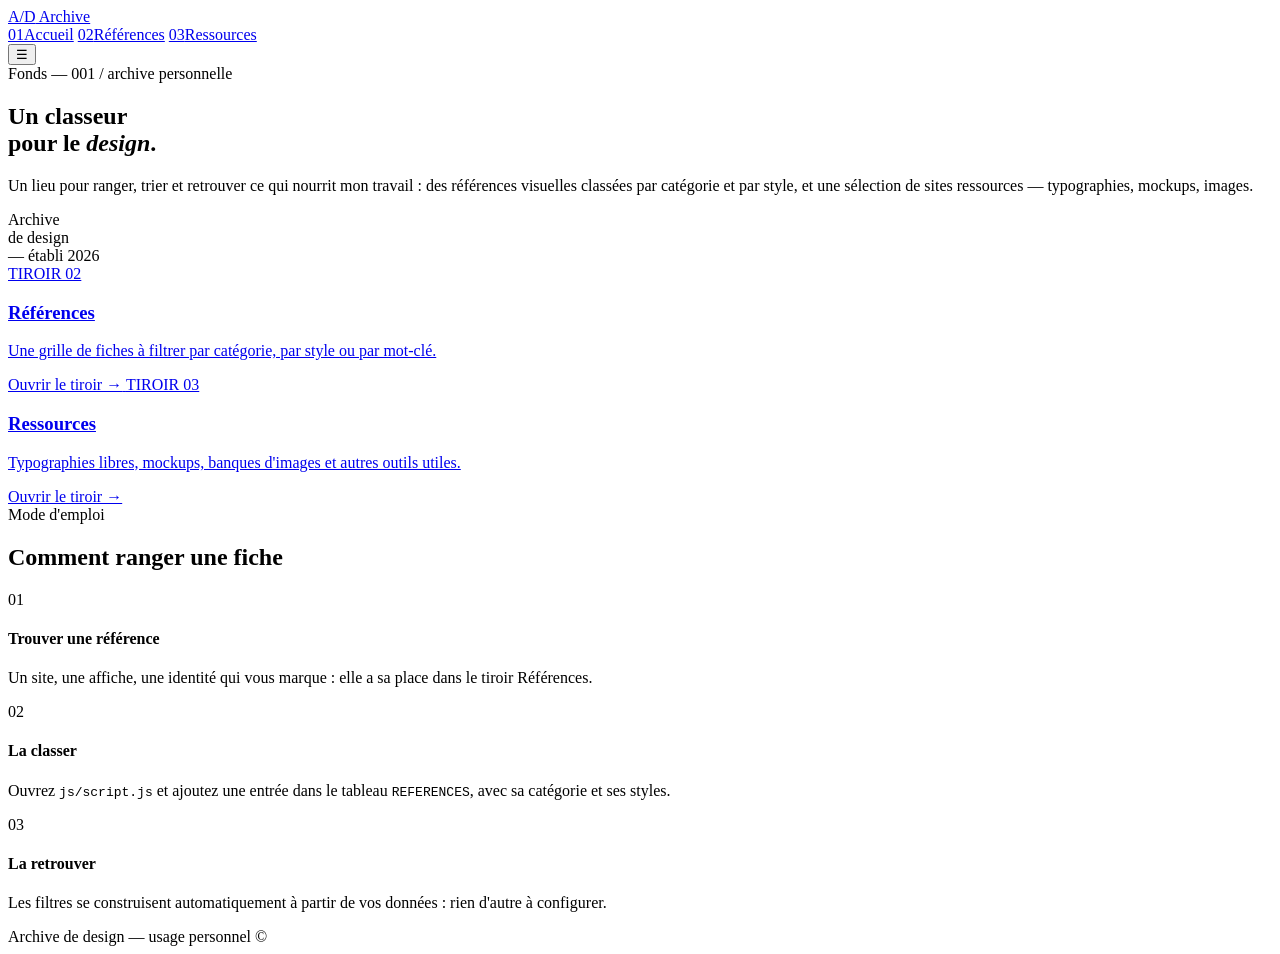
==== index.html @ 5e1b6619 "Add files via upload" ====
<!DOCTYPE html>
<html lang="fr">
<head>
<meta charset="UTF-8">
<meta name="viewport" content="width=device-width, initial-scale=1.0">
<title>Archive — ressources & références de design</title>
<link rel="stylesheet" href="css/style.css">
</head>
<body>

<header class="site-header">
  <div class="wrap">
    <a href="index.html" class="brand">
      <span class="brand-mark">A/D</span>
      Archive
    </a>
    <nav class="main-nav" id="main-nav">
      <a href="index.html" class="active"><span class="idx">01</span>Accueil</a>
      <a href="references.html"><span class="idx">02</span>Références</a>
      <a href="ressources.html"><span class="idx">03</span>Ressources</a>
    </nav>
    <button class="nav-toggle" aria-label="Ouvrir la navigation" aria-expanded="false">☰</button>
  </div>
</header>

<main>
  <section class="hero">
    <div class="wrap hero-grid">
      <div>
        <span class="eyebrow">Fonds — 001 / archive personnelle</span>
        <h1>Un classeur<br>pour le <em>design</em>.</h1>
        <p>Un lieu pour ranger, trier et retrouver ce qui nourrit mon travail : des références visuelles classées par catégorie et par style, et une sélection de sites ressources — typographies, mockups, images.</p>
      </div>
      <div class="stamp">
        <div class="stamp-inner">Archive<br>de design<br>— établi 2026</div>
      </div>
    </div>
  </section>

  <section class="wrap">
    <div class="drawers">
      <a href="references.html" class="drawer">
        <span class="idx-line">TIROIR 02</span>
        <h3>Références</h3>
        <p>Une grille de fiches à filtrer par catégorie, par style ou par mot-clé.</p>
        <span class="go">Ouvrir le tiroir →</span>
      </a>
      <a href="ressources.html" class="drawer">
        <span class="idx-line">TIROIR 03</span>
        <h3>Ressources</h3>
        <p>Typographies libres, mockups, banques d'images et autres outils utiles.</p>
        <span class="go">Ouvrir le tiroir →</span>
      </a>
    </div>
  </section>

  <section class="wrap about">
    <div>
      <span class="eyebrow">Mode d'emploi</span>
      <h2>Comment ranger une fiche</h2>
    </div>
    <div class="about-list">
      <div class="about-item">
        <span class="n">01</span>
        <div>
          <h4>Trouver une référence</h4>
          <p>Un site, une affiche, une identité qui vous marque : elle a sa place dans le tiroir Références.</p>
        </div>
      </div>
      <div class="about-item">
        <span class="n">02</span>
        <div>
          <h4>La classer</h4>
          <p>Ouvrez <code>js/script.js</code> et ajoutez une entrée dans le tableau <code>REFERENCES</code>, avec sa catégorie et ses styles.</p>
        </div>
      </div>
      <div class="about-item">
        <span class="n">03</span>
        <div>
          <h4>La retrouver</h4>
          <p>Les filtres se construisent automatiquement à partir de vos données : rien d'autre à configurer.</p>
        </div>
      </div>
    </div>
  </section>
</main>

<footer class="site-footer">
  <div class="wrap">
    <span>Archive de design — usage personnel</span>
    <span>© <span data-year></span></span>
  </div>
</footer>

<script src="js/script.js"></script>
</body>
</html>
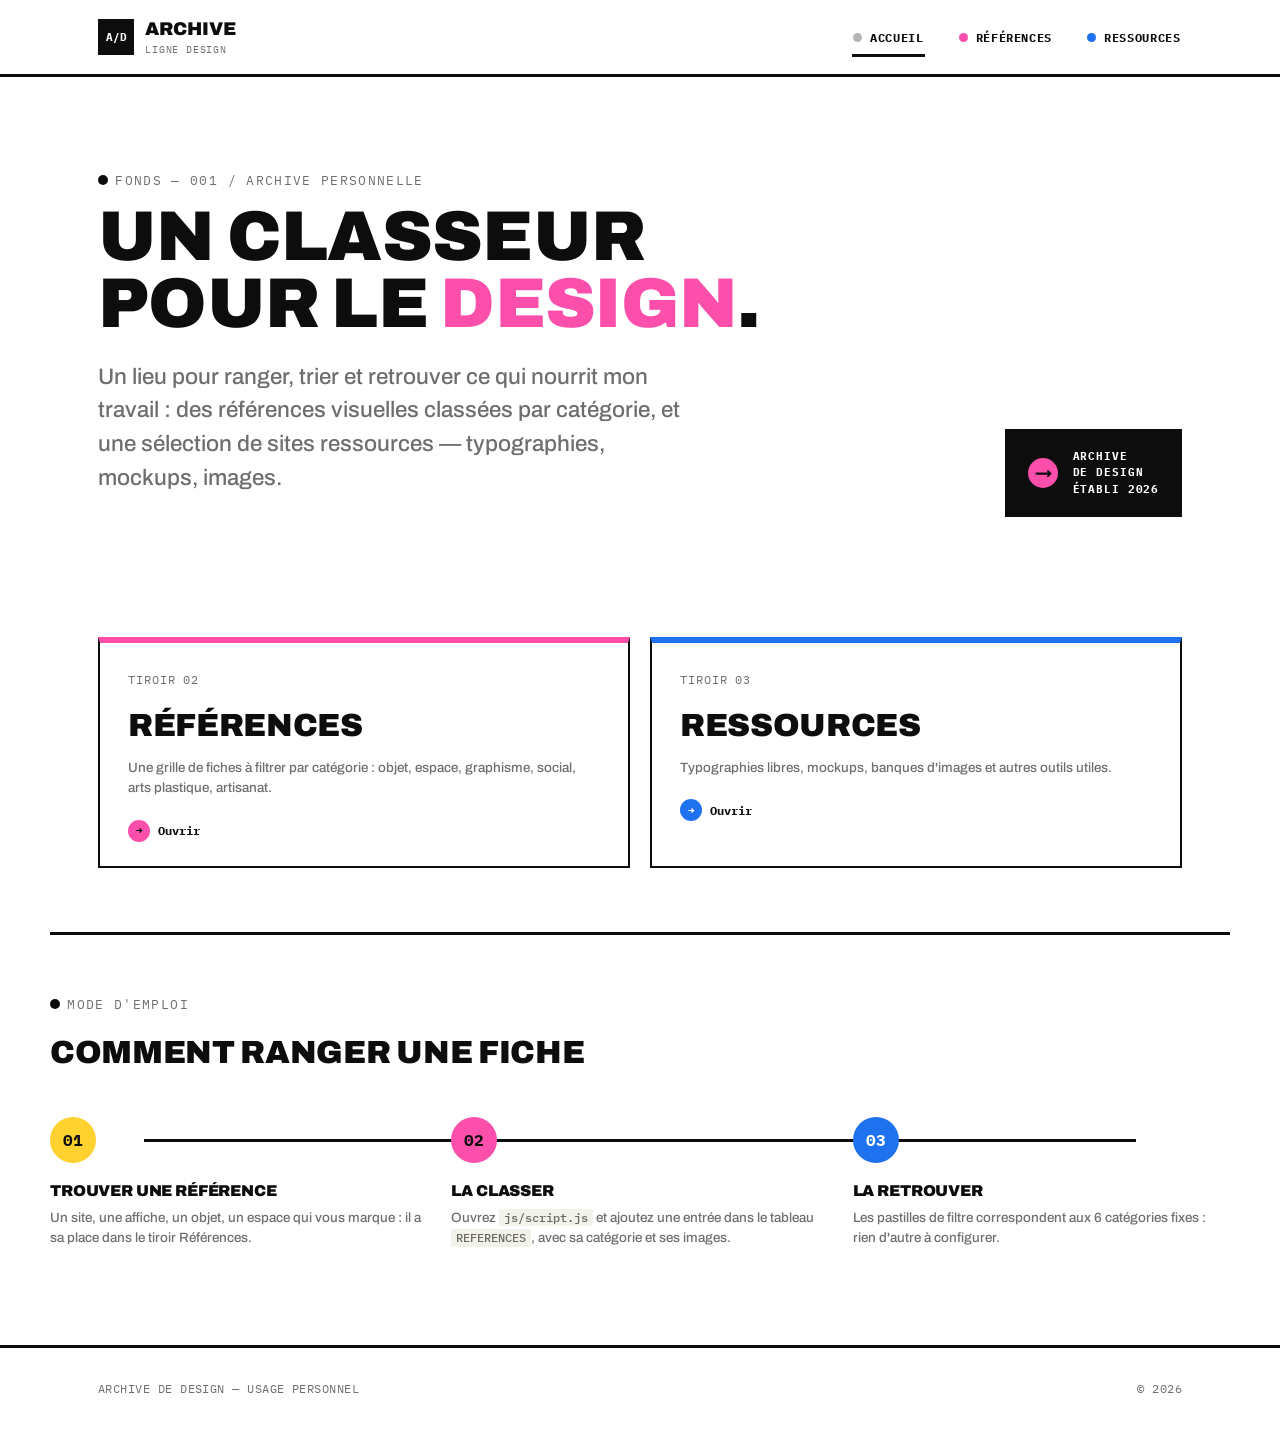
==== commit 0a1a1f20: "Add files via upload" ====
--- a/index.html
+++ b/index.html
@@ -12,12 +12,12 @@
   <div class="wrap">
     <a href="index.html" class="brand">
       <span class="brand-mark">A/D</span>
-      Archive
+      <span>Archive<span class="brand-sub">Ligne Design</span></span>
     </a>
     <nav class="main-nav" id="main-nav">
-      <a href="index.html" class="active"><span class="idx">01</span>Accueil</a>
-      <a href="references.html"><span class="idx">02</span>Références</a>
-      <a href="ressources.html"><span class="idx">03</span>Ressources</a>
+      <a href="index.html" class="active"><span class="dot"></span>Accueil</a>
+      <a href="references.html" data-line="ref"><span class="dot"></span>Références</a>
+      <a href="ressources.html" data-line="res"><span class="dot"></span>Ressources</a>
     </nav>
     <button class="nav-toggle" aria-label="Ouvrir la navigation" aria-expanded="false">☰</button>
   </div>
@@ -28,57 +28,56 @@
     <div class="wrap hero-grid">
       <div>
         <span class="eyebrow">Fonds — 001 / archive personnelle</span>
-        <h1>Un classeur<br>pour le <em>design</em>.</h1>
-        <p>Un lieu pour ranger, trier et retrouver ce qui nourrit mon travail : des références visuelles classées par catégorie et par style, et une sélection de sites ressources — typographies, mockups, images.</p>
+        <h1>Un classeur<br>pour le <span>design</span>.</h1>
+        <p>Un lieu pour ranger, trier et retrouver ce qui nourrit mon travail : des références visuelles classées par catégorie, et une sélection de sites ressources — typographies, mockups, images.</p>
       </div>
-      <div class="stamp">
-        <div class="stamp-inner">Archive<br>de design<br>— établi 2026</div>
+      <div class="sign-plate">
+        <span class="arrow">&rarr;</span>
+        <strong>Archive<br>de design<br>établi 2026</strong>
       </div>
     </div>
   </section>
 
   <section class="wrap">
-    <div class="drawers">
-      <a href="references.html" class="drawer">
-        <span class="idx-line">TIROIR 02</span>
+    <div class="tiles-main">
+      <a href="references.html" class="tile-main" data-line="ref">
+        <span class="idx-line">Tiroir 02</span>
         <h3>Références</h3>
-        <p>Une grille de fiches à filtrer par catégorie, par style ou par mot-clé.</p>
-        <span class="go">Ouvrir le tiroir →</span>
+        <p>Une grille de fiches à filtrer par catégorie : objet, espace, graphisme, social, arts plastique, artisanat.</p>
+        <span class="go"><span class="roundel">&rarr;</span> Ouvrir</span>
       </a>
-      <a href="ressources.html" class="drawer">
-        <span class="idx-line">TIROIR 03</span>
+      <a href="ressources.html" class="tile-main" data-line="res">
+        <span class="idx-line">Tiroir 03</span>
         <h3>Ressources</h3>
         <p>Typographies libres, mockups, banques d'images et autres outils utiles.</p>
-        <span class="go">Ouvrir le tiroir →</span>
+        <span class="go"><span class="roundel">&rarr;</span> Ouvrir</span>
       </a>
     </div>
   </section>
 
   <section class="wrap about">
-    <div>
-      <span class="eyebrow">Mode d'emploi</span>
-      <h2>Comment ranger une fiche</h2>
-    </div>
-    <div class="about-list">
-      <div class="about-item">
-        <span class="n">01</span>
+    <span class="eyebrow">Mode d'emploi</span>
+    <h2>Comment ranger une fiche</h2>
+    <div class="line-diagram">
+      <div class="stop">
+        <span class="roundel">01</span>
         <div>
           <h4>Trouver une référence</h4>
-          <p>Un site, une affiche, une identité qui vous marque : elle a sa place dans le tiroir Références.</p>
+          <p>Un site, une affiche, un objet, un espace qui vous marque : il a sa place dans le tiroir Références.</p>
         </div>
       </div>
-      <div class="about-item">
-        <span class="n">02</span>
+      <div class="stop">
+        <span class="roundel">02</span>
         <div>
           <h4>La classer</h4>
-          <p>Ouvrez <code>js/script.js</code> et ajoutez une entrée dans le tableau <code>REFERENCES</code>, avec sa catégorie et ses styles.</p>
+          <p>Ouvrez <code>js/script.js</code> et ajoutez une entrée dans le tableau <code>REFERENCES</code>, avec sa catégorie et ses images.</p>
         </div>
       </div>
-      <div class="about-item">
-        <span class="n">03</span>
+      <div class="stop">
+        <span class="roundel">03</span>
         <div>
           <h4>La retrouver</h4>
-          <p>Les filtres se construisent automatiquement à partir de vos données : rien d'autre à configurer.</p>
+          <p>Les pastilles de filtre correspondent aux 6 catégories fixes : rien d'autre à configurer.</p>
         </div>
       </div>
     </div>
--- a/css/style.css
+++ b/css/style.css
@@ -0,0 +1,680 @@
+/* ==========================================================================
+   ARCHIVE — feuille de style unique
+   Concept : signalétique de métro. Fond blanc, encre noire, pastilles de
+   ligne colorées pour coder les catégories, flèches directionnelles.
+   ========================================================================== */
+
+@import url('https://fonts.googleapis.com/css2?family=Archivo:wght@400;500;700;900&family=IBM+Plex+Mono:wght@400;500;700&display=swap');
+
+:root {
+  /* Couleurs neutres */
+  --white:     #FFFFFF;
+  --off:       #F2F1EA;
+  --ink:       #0D0D0D;
+  --ink-60:    rgba(13,13,13,0.6);
+  --ink-30:    rgba(13,13,13,0.3);
+  --ink-12:    rgba(13,13,13,0.12);
+
+  /* Pastilles / lignes — code couleur des catégories */
+  --c-objet:      #FFD230; /* OBJET */
+  --c-espace:     #1E72EF; /* ESPACE */
+  --c-graphisme:  #FC4FAC; /* GRAPHISME */
+  --c-social:     #FF6A00; /* SOCIAL */
+  --c-arts:       #58DF55; /* ARTS PLASTIQUE */
+  --c-artisanat:  #FA3C2F; /* ARTISANAT */
+
+  /* Typographie */
+  --font-display: 'Archivo', Helvetica, Arial, sans-serif;
+  --font-body: 'Archivo', Helvetica, Arial, sans-serif;
+  --font-mono: 'IBM Plex Mono', 'Courier New', monospace;
+
+  --step--1: clamp(0.78rem, 0.76rem + 0.1vw, 0.85rem);
+  --step-0:  clamp(1rem, 0.97rem + 0.15vw, 1.08rem);
+  --step-1:  clamp(1.2rem, 1.1rem + 0.5vw, 1.4rem);
+  --step-2:  clamp(1.5rem, 1.3rem + 1vw, 2rem);
+  --step-3:  clamp(2rem, 1.6rem + 2vw, 2.9rem);
+  --step-4:  clamp(2.6rem, 1.9rem + 3.5vw, 4.4rem);
+
+  --border: 2px solid var(--ink);
+  --border-thin: 1px solid var(--ink-12);
+  --ease: cubic-bezier(.22,.61,.36,1);
+}
+
+* { box-sizing: border-box; }
+html { scroll-behavior: smooth; }
+
+@media (prefers-reduced-motion: reduce) {
+  html { scroll-behavior: auto; }
+  *, *::before, *::after { animation-duration: 0.01ms !important; animation-iteration-count: 1 !important; transition-duration: 0.01ms !important; }
+}
+
+body {
+  margin: 0;
+  background: var(--white);
+  color: var(--ink);
+  font-family: var(--font-body);
+  font-size: var(--step-0);
+  line-height: 1.5;
+}
+
+img { max-width: 100%; display: block; }
+a { color: inherit; text-decoration: none; }
+button { font: inherit; }
+code { font-family: var(--font-mono); background: var(--off); padding: 0.1em 0.4em; border-radius: 2px; font-size: 0.88em; }
+
+.wrap {
+  max-width: 1180px;
+  margin: 0 auto;
+  padding: 0 clamp(1.25rem, 4vw, 3rem);
+}
+
+h1, h2, h3, h4 {
+  font-family: var(--font-display);
+  font-weight: 900;
+  margin: 0;
+  letter-spacing: -0.01em;
+  text-transform: uppercase;
+}
+
+:focus-visible { outline: 3px solid var(--ink); outline-offset: 2px; }
+
+/* Pastille ronde façon numéro de ligne */
+.roundel {
+  display: inline-flex;
+  align-items: center;
+  justify-content: center;
+  border-radius: 50%;
+  font-family: var(--font-mono);
+  font-weight: 700;
+  flex-shrink: 0;
+}
+
+.eyebrow {
+  font-family: var(--font-mono);
+  font-size: var(--step--1);
+  letter-spacing: 0.1em;
+  text-transform: uppercase;
+  color: var(--ink-60);
+  display: inline-flex;
+  align-items: center;
+  gap: 0.55em;
+}
+.eyebrow::before {
+  content: "";
+  width: 10px; height: 10px;
+  border-radius: 50%;
+  background: var(--ink);
+  display: inline-block;
+}
+
+/* Rayures de danger — motif emprunté à la signalétique d'urgence */
+.stripes {
+  background-image: repeating-linear-gradient(135deg, var(--ink) 0 10px, var(--white) 10px 20px);
+  border: var(--border);
+}
+
+/* ==========================================================================
+   HEADER / NAVIGATION
+   ========================================================================== */
+.site-header {
+  position: sticky;
+  top: 0;
+  z-index: 50;
+  background: var(--white);
+  border-bottom: 3px solid var(--ink);
+}
+.site-header .wrap {
+  display: flex;
+  align-items: center;
+  justify-content: space-between;
+  height: 74px;
+}
+.brand {
+  display: flex;
+  align-items: center;
+  gap: 0.7rem;
+  font-family: var(--font-display);
+  font-weight: 900;
+  font-size: 1.15rem;
+  text-transform: uppercase;
+  color: var(--ink);
+}
+.brand-mark {
+  width: 36px; height: 36px;
+  background: var(--ink);
+  color: var(--white);
+  display: grid;
+  place-items: center;
+  font-family: var(--font-mono);
+  font-size: 0.7rem;
+  font-weight: 700;
+}
+.brand-sub {
+  font-family: var(--font-mono);
+  font-size: 0.62rem;
+  color: var(--ink-60);
+  text-transform: uppercase;
+  letter-spacing: 0.08em;
+  display: block;
+  font-weight: 400;
+}
+.main-nav {
+  display: flex;
+  align-items: center;
+  gap: clamp(0.75rem, 2.5vw, 2.25rem);
+}
+.main-nav a {
+  font-family: var(--font-mono);
+  font-weight: 700;
+  font-size: 0.78rem;
+  letter-spacing: 0.05em;
+  text-transform: uppercase;
+  color: var(--ink);
+  padding: 0.4rem 0.1rem;
+  display: inline-flex;
+  align-items: center;
+  gap: 0.5rem;
+  position: relative;
+}
+.main-nav a .dot {
+  width: 9px; height: 9px;
+  border-radius: 50%;
+  background: var(--ink-30);
+}
+.main-nav a[data-line="ref"] .dot { background: var(--c-graphisme); }
+.main-nav a[data-line="res"] .dot { background: var(--c-espace); }
+.main-nav a.active::after {
+  content: "";
+  position: absolute;
+  left: 0; right: 0; bottom: -4px;
+  height: 3px;
+  background: var(--ink);
+}
+.main-nav a.active[data-line="ref"]::after { background: var(--c-graphisme); }
+.main-nav a.active[data-line="res"]::after { background: var(--c-espace); }
+
+.nav-toggle {
+  display: none;
+  background: var(--ink);
+  color: var(--white);
+  border: none;
+  width: 40px; height: 40px;
+  align-items: center;
+  justify-content: center;
+  font-family: var(--font-mono);
+}
+
+@media (max-width: 760px) {
+  .nav-toggle { display: flex; }
+  .main-nav {
+    position: fixed;
+    inset: 74px 0 auto 0;
+    background: var(--white);
+    border-bottom: 3px solid var(--ink);
+    flex-direction: column;
+    align-items: flex-start;
+    padding: 1.25rem clamp(1.25rem, 4vw, 3rem) 1.75rem;
+    gap: 1.1rem;
+    transform: translateY(-8px);
+    opacity: 0;
+    pointer-events: none;
+    transition: transform 0.22s var(--ease), opacity 0.22s var(--ease);
+  }
+  .main-nav.open { transform: translateY(0); opacity: 1; pointer-events: auto; }
+  .main-nav a { font-size: 0.95rem; }
+}
+
+/* ==========================================================================
+   HERO (accueil)
+   ========================================================================== */
+.hero { padding: clamp(3rem, 7vw, 6rem) 0 clamp(2.5rem, 5vw, 3.5rem); }
+.hero-grid {
+  display: grid;
+  grid-template-columns: 1.4fr 0.6fr;
+  gap: 3rem;
+  align-items: end;
+}
+.hero h1 {
+  font-size: var(--step-4);
+  line-height: 0.95;
+  margin: 0.7rem 0 1.25rem;
+}
+.hero h1 span { color: var(--c-graphisme); }
+.hero p {
+  max-width: 46ch;
+  color: var(--ink-60);
+  font-size: var(--step-1);
+  font-weight: 500;
+  text-transform: none;
+}
+
+/* Plaque signalétique façon panneau de sortie */
+.sign-plate {
+  justify-self: end;
+  background: var(--ink);
+  color: var(--white);
+  border: var(--border);
+  padding: 1.1rem 1.3rem;
+  display: flex;
+  align-items: center;
+  gap: 0.9rem;
+  min-width: 168px;
+}
+.sign-plate .arrow {
+  width: 30px; height: 30px;
+  border-radius: 50%;
+  background: var(--c-graphisme);
+  color: var(--ink);
+  display: grid;
+  place-items: center;
+  font-weight: 900;
+  flex-shrink: 0;
+}
+.sign-plate strong {
+  display: block;
+  font-family: var(--font-mono);
+  font-size: 0.68rem;
+  text-transform: uppercase;
+  letter-spacing: 0.08em;
+  line-height: 1.5;
+}
+
+@media (max-width: 760px) {
+  .hero-grid { grid-template-columns: 1fr; }
+  .sign-plate { justify-self: start; margin-top: 1.5rem; }
+}
+
+/* ---------- Tuiles de navigation principales ---------- */
+.tiles-main {
+  display: grid;
+  grid-template-columns: repeat(2, 1fr);
+  gap: 1.25rem;
+  margin: clamp(2.5rem, 5vw, 4rem) 0;
+}
+.tile-main {
+  display: block;
+  background: var(--white);
+  border: var(--border);
+  border-top-width: 6px;
+  padding: 1.75rem 1.75rem 1.5rem;
+  transition: transform 0.22s var(--ease);
+}
+.tile-main[data-line="ref"] { border-top-color: var(--c-graphisme); }
+.tile-main[data-line="res"] { border-top-color: var(--c-espace); }
+.tile-main:hover, .tile-main:focus-visible { transform: translateY(-4px); }
+.tile-main .idx-line {
+  font-family: var(--font-mono);
+  font-size: 0.72rem;
+  color: var(--ink-60);
+  letter-spacing: 0.08em;
+  margin-bottom: 0.9rem;
+  display: block;
+  text-transform: uppercase;
+}
+.tile-main h3 { font-size: var(--step-2); margin-bottom: 0.5rem; }
+.tile-main p {
+  color: var(--ink-60);
+  font-size: var(--step--1);
+  margin: 0 0 1.1rem;
+  font-weight: 500;
+  text-transform: none;
+}
+.tile-main .go {
+  font-family: var(--font-mono);
+  font-size: 0.78rem;
+  font-weight: 700;
+  display: inline-flex;
+  align-items: center;
+  gap: 0.5rem;
+}
+.tile-main .go .roundel { width: 22px; height: 22px; background: var(--ink); color: var(--white); font-size: 0.7rem; }
+.tile-main[data-line="ref"] .go .roundel { background: var(--c-graphisme); color: var(--ink); }
+.tile-main[data-line="res"] .go .roundel { background: var(--c-espace); color: var(--white); }
+
+@media (max-width: 640px) { .tiles-main { grid-template-columns: 1fr; } }
+
+/* ---------- Ligne d'étapes "Comment ranger une fiche" ---------- */
+.about { padding: clamp(2rem, 5vw, 3.5rem) 0 clamp(4rem, 8vw, 6rem); border-top: 3px solid var(--ink); }
+.about h2 { font-size: var(--step-2); margin: 0.75rem 0 2.5rem; }
+.line-diagram {
+  display: grid;
+  grid-template-columns: repeat(3, 1fr);
+  gap: 1.5rem;
+  position: relative;
+}
+.line-diagram::before {
+  content: "";
+  position: absolute;
+  top: 22px;
+  left: 8%;
+  right: 8%;
+  height: 3px;
+  background: var(--ink);
+  z-index: 0;
+}
+.stop {
+  position: relative;
+  z-index: 1;
+  display: flex;
+  flex-direction: column;
+  align-items: flex-start;
+  gap: 1rem;
+}
+.stop .roundel {
+  width: 46px; height: 46px;
+  background: var(--white);
+  border: 3px solid var(--ink);
+  font-size: 1rem;
+  color: var(--ink);
+}
+.stop:nth-child(1) .roundel { border-color: var(--c-objet); background: var(--c-objet); }
+.stop:nth-child(2) .roundel { border-color: var(--c-graphisme); background: var(--c-graphisme); }
+.stop:nth-child(3) .roundel { border-color: var(--c-espace); background: var(--c-espace); color: var(--white); }
+.stop h4 { font-size: 0.98rem; text-transform: uppercase; margin-bottom: 0.35rem; }
+.stop p { margin: 0; color: var(--ink-60); font-size: var(--step--1); font-weight: 500; text-transform: none; }
+
+@media (max-width: 700px) {
+  .line-diagram { grid-template-columns: 1fr; }
+  .line-diagram::before { display: none; }
+}
+
+/* ==========================================================================
+   EN-TÊTE DE PAGE INTÉRIEURE
+   ========================================================================== */
+.page-head { padding: clamp(2.25rem, 5vw, 3.75rem) 0 clamp(1.75rem, 4vw, 2.25rem); }
+.page-head h1 { font-size: var(--step-3); margin: 0.6rem 0 0.9rem; }
+.page-head p { color: var(--ink-60); max-width: 60ch; font-size: var(--step-0); font-weight: 500; text-transform: none; }
+.breadcrumb {
+  font-family: var(--font-mono);
+  font-size: 0.75rem;
+  color: var(--ink-60);
+  margin-bottom: 1.5rem;
+  display: flex;
+  gap: 0.5rem;
+  align-items: center;
+  text-transform: uppercase;
+  letter-spacing: 0.04em;
+}
+.breadcrumb a { color: var(--ink); border-bottom: 1px solid var(--ink); }
+
+/* ==========================================================================
+   FILTRES (page Références)
+   ========================================================================== */
+.filter-panel { border-top: 3px solid var(--ink); border-bottom: var(--border-thin); padding: 1.5rem 0; margin-bottom: 2.25rem; }
+.filter-row { display: block; }
+.filter-row + .filter-row { margin-top: 1.1rem; }
+.filter-label {
+  font-family: var(--font-mono);
+  font-size: 0.7rem;
+  letter-spacing: 0.1em;
+  text-transform: uppercase;
+  color: var(--ink-60);
+  width: 100%;
+  margin-bottom: 0.6rem;
+  display: block;
+}
+.chip-group { display: flex; flex-wrap: wrap; gap: 0.6rem; align-items: center; }
+
+.chip {
+  font-family: var(--font-mono);
+  font-size: 0.75rem;
+  font-weight: 700;
+  letter-spacing: 0.02em;
+  text-transform: uppercase;
+  padding: 0.5rem 0.9rem 0.5rem 0.7rem;
+  border: 2px solid var(--ink);
+  border-radius: 999px;
+  background: var(--white);
+  color: var(--ink);
+  cursor: pointer;
+  display: inline-flex;
+  align-items: center;
+  gap: 0.5rem;
+  transition: all 0.15s var(--ease);
+}
+.chip .dot { width: 10px; height: 10px; border-radius: 50%; background: var(--chip-color, var(--ink)); flex-shrink: 0; }
+.chip:hover { background: var(--off); }
+.chip.active { background: var(--chip-color, var(--ink)); border-color: var(--chip-color, var(--ink)); color: var(--ink); }
+.chip.active .dot { background: var(--ink); }
+
+.search-input {
+  width: 100%;
+  max-width: 420px;
+  background: var(--white);
+  border: none;
+  border-bottom: 2px solid var(--ink);
+  color: var(--ink);
+  font-family: var(--font-body);
+  font-size: 0.95rem;
+  padding: 0.5rem 0.1rem;
+}
+.search-input:focus { outline: none; border-bottom-color: var(--c-graphisme); }
+
+.result-count {
+  font-family: var(--font-mono);
+  font-size: 0.75rem;
+  color: var(--ink-60);
+  margin-bottom: 1.25rem;
+  text-transform: uppercase;
+  letter-spacing: 0.04em;
+}
+.result-count strong { color: var(--ink); }
+
+/* ==========================================================================
+   GRILLE DE FICHES
+   ========================================================================== */
+.card-grid {
+  display: grid;
+  grid-template-columns: repeat(auto-fill, minmax(280px, 1fr));
+  gap: 1.75rem;
+  padding-bottom: 4rem;
+}
+
+.ref-card {
+  background: var(--white);
+  border: var(--border);
+  display: flex;
+  flex-direction: column;
+}
+
+/* --- Carrousel --- */
+.carousel {
+  position: relative;
+  aspect-ratio: 4 / 3;
+  overflow: hidden;
+  background: var(--off);
+  border-bottom: var(--border);
+}
+.carousel-track {
+  display: flex;
+  height: 100%;
+  transition: transform 0.35s var(--ease);
+}
+.carousel-slide {
+  flex: 0 0 100%;
+  height: 100%;
+  position: relative;
+}
+.carousel-slide img { width: 100%; height: 100%; object-fit: cover; }
+.carousel-slide.placeholder {
+  background-image: repeating-linear-gradient(135deg, var(--ink-12) 0 10px, transparent 10px 20px);
+}
+.carousel-cat {
+  position: absolute;
+  top: 10px; left: 10px;
+  font-family: var(--font-mono);
+  font-size: 0.66rem;
+  font-weight: 700;
+  text-transform: uppercase;
+  letter-spacing: 0.04em;
+  background: var(--cat-color, var(--ink));
+  color: var(--ink);
+  padding: 0.3rem 0.6rem;
+  z-index: 2;
+}
+.carousel-code {
+  position: absolute;
+  top: 10px; right: 10px;
+  font-family: var(--font-mono);
+  font-size: 0.66rem;
+  background: var(--white);
+  border: 1.5px solid var(--ink);
+  padding: 0.25rem 0.5rem;
+  z-index: 2;
+}
+.carousel-nav {
+  position: absolute;
+  bottom: 8px; left: 0; right: 0;
+  display: flex;
+  justify-content: center;
+  gap: 0.4rem;
+  z-index: 2;
+}
+.carousel-dot {
+  width: 7px; height: 7px;
+  border-radius: 50%;
+  background: rgba(13,13,13,0.3);
+  border: none;
+  padding: 0;
+  cursor: pointer;
+}
+.carousel-dot.active { background: var(--ink); }
+.carousel-arrow {
+  position: absolute;
+  top: 50%;
+  transform: translateY(-50%);
+  width: 30px; height: 30px;
+  border-radius: 50%;
+  background: var(--white);
+  border: 2px solid var(--ink);
+  display: grid;
+  place-items: center;
+  font-family: var(--font-mono);
+  font-weight: 700;
+  cursor: pointer;
+  z-index: 2;
+}
+.carousel-arrow.prev { left: 8px; }
+.carousel-arrow.next { right: 8px; }
+.carousel-arrow:hover { background: var(--ink); color: var(--white); }
+
+.ref-body { padding: 1.1rem 1.25rem 1.35rem; display: flex; flex-direction: column; gap: 0.6rem; flex: 1; }
+.ref-body h3 { font-size: 1.02rem; text-transform: none; font-weight: 700; }
+.ref-body p { margin: 0; font-size: 0.85rem; color: var(--ink-60); font-weight: 500; }
+.ref-link {
+  margin-top: auto;
+  padding-top: 0.8rem;
+  border-top: 1.5px solid var(--ink-12);
+  font-family: var(--font-mono);
+  font-size: 0.76rem;
+  font-weight: 700;
+  color: var(--ink);
+  display: inline-flex;
+  align-items: center;
+  gap: 0.5rem;
+  text-transform: uppercase;
+}
+.ref-link .roundel { width: 20px; height: 20px; background: var(--ink); color: var(--white); font-size: 0.66rem; }
+.ref-link:hover .roundel { background: var(--c-graphisme); color: var(--ink); }
+
+.empty-state {
+  border: var(--border);
+  background-image: repeating-linear-gradient(135deg, var(--ink-12) 0 10px, transparent 10px 20px);
+  padding: 3rem 2rem;
+  text-align: center;
+  font-family: var(--font-mono);
+  font-size: 0.85rem;
+  text-transform: uppercase;
+  letter-spacing: 0.03em;
+}
+
+/* ==========================================================================
+   RESSOURCES — hub
+   ========================================================================== */
+.tile-grid { display: grid; grid-template-columns: repeat(auto-fit, minmax(240px, 1fr)); gap: 1.5rem; padding-bottom: 4rem; }
+.tile {
+  background: var(--white);
+  border: var(--border);
+  border-top-width: 6px;
+  border-top-color: var(--tile-color, var(--ink));
+  padding: 1.75rem 1.5rem;
+  display: flex;
+  flex-direction: column;
+  gap: 0.9rem;
+  transition: transform 0.22s var(--ease);
+}
+.tile:hover, .tile:focus-visible { transform: translateY(-4px); }
+.tile-icon {
+  width: 44px; height: 44px;
+  border-radius: 50%;
+  background: var(--tile-color, var(--ink));
+  display: grid;
+  place-items: center;
+  font-family: var(--font-mono);
+  font-weight: 700;
+  font-size: 1.1rem;
+  color: var(--ink);
+}
+.tile h3 { font-size: 1.15rem; }
+.tile p { margin: 0; color: var(--ink-60); font-size: 0.85rem; flex: 1; font-weight: 500; text-transform: none; }
+.tile .count { font-family: var(--font-mono); font-size: 0.7rem; text-transform: uppercase; color: var(--ink-60); }
+
+/* ==========================================================================
+   RESSOURCES — sous-page (liste)
+   ========================================================================== */
+.res-list { display: flex; flex-direction: column; padding-bottom: 4rem; border-top: var(--border-thin); }
+.res-card {
+  border-bottom: var(--border-thin);
+  padding: 1.1rem 0;
+  display: grid;
+  grid-template-columns: auto 1fr auto;
+  gap: 1.2rem;
+  align-items: center;
+}
+.res-num {
+  font-family: var(--font-mono);
+  font-weight: 700;
+  font-size: 0.85rem;
+  width: 34px; height: 34px;
+  border-radius: 50%;
+  background: var(--page-color, var(--ink));
+  display: grid;
+  place-items: center;
+  color: var(--ink);
+}
+.res-main h3 { font-size: 1rem; text-transform: none; font-weight: 700; margin-bottom: 0.2rem; }
+.res-main p { margin: 0; font-size: 0.83rem; color: var(--ink-60); font-weight: 500; }
+.res-main .domain { font-family: var(--font-mono); font-size: 0.68rem; color: var(--ink-60); margin-left: 0.5rem; text-transform: none; font-weight: 400; }
+.res-visit {
+  font-family: var(--font-mono);
+  font-size: 0.72rem;
+  font-weight: 700;
+  text-transform: uppercase;
+  color: var(--ink);
+  border: 2px solid var(--ink);
+  border-radius: 999px;
+  padding: 0.45rem 1rem;
+  white-space: nowrap;
+}
+.res-visit:hover { background: var(--ink); color: var(--white); }
+
+@media (max-width: 620px) {
+  .res-card { grid-template-columns: 1fr; text-align: left; }
+  .res-num { display: none; }
+}
+
+/* ==========================================================================
+   FOOTER
+   ========================================================================== */
+.site-footer { border-top: 3px solid var(--ink); padding: 2rem 0; }
+.site-footer .wrap {
+  display: flex;
+  justify-content: space-between;
+  flex-wrap: wrap;
+  gap: 1rem;
+  font-family: var(--font-mono);
+  font-size: 0.72rem;
+  text-transform: uppercase;
+  letter-spacing: 0.04em;
+  color: var(--ink-60);
+}
